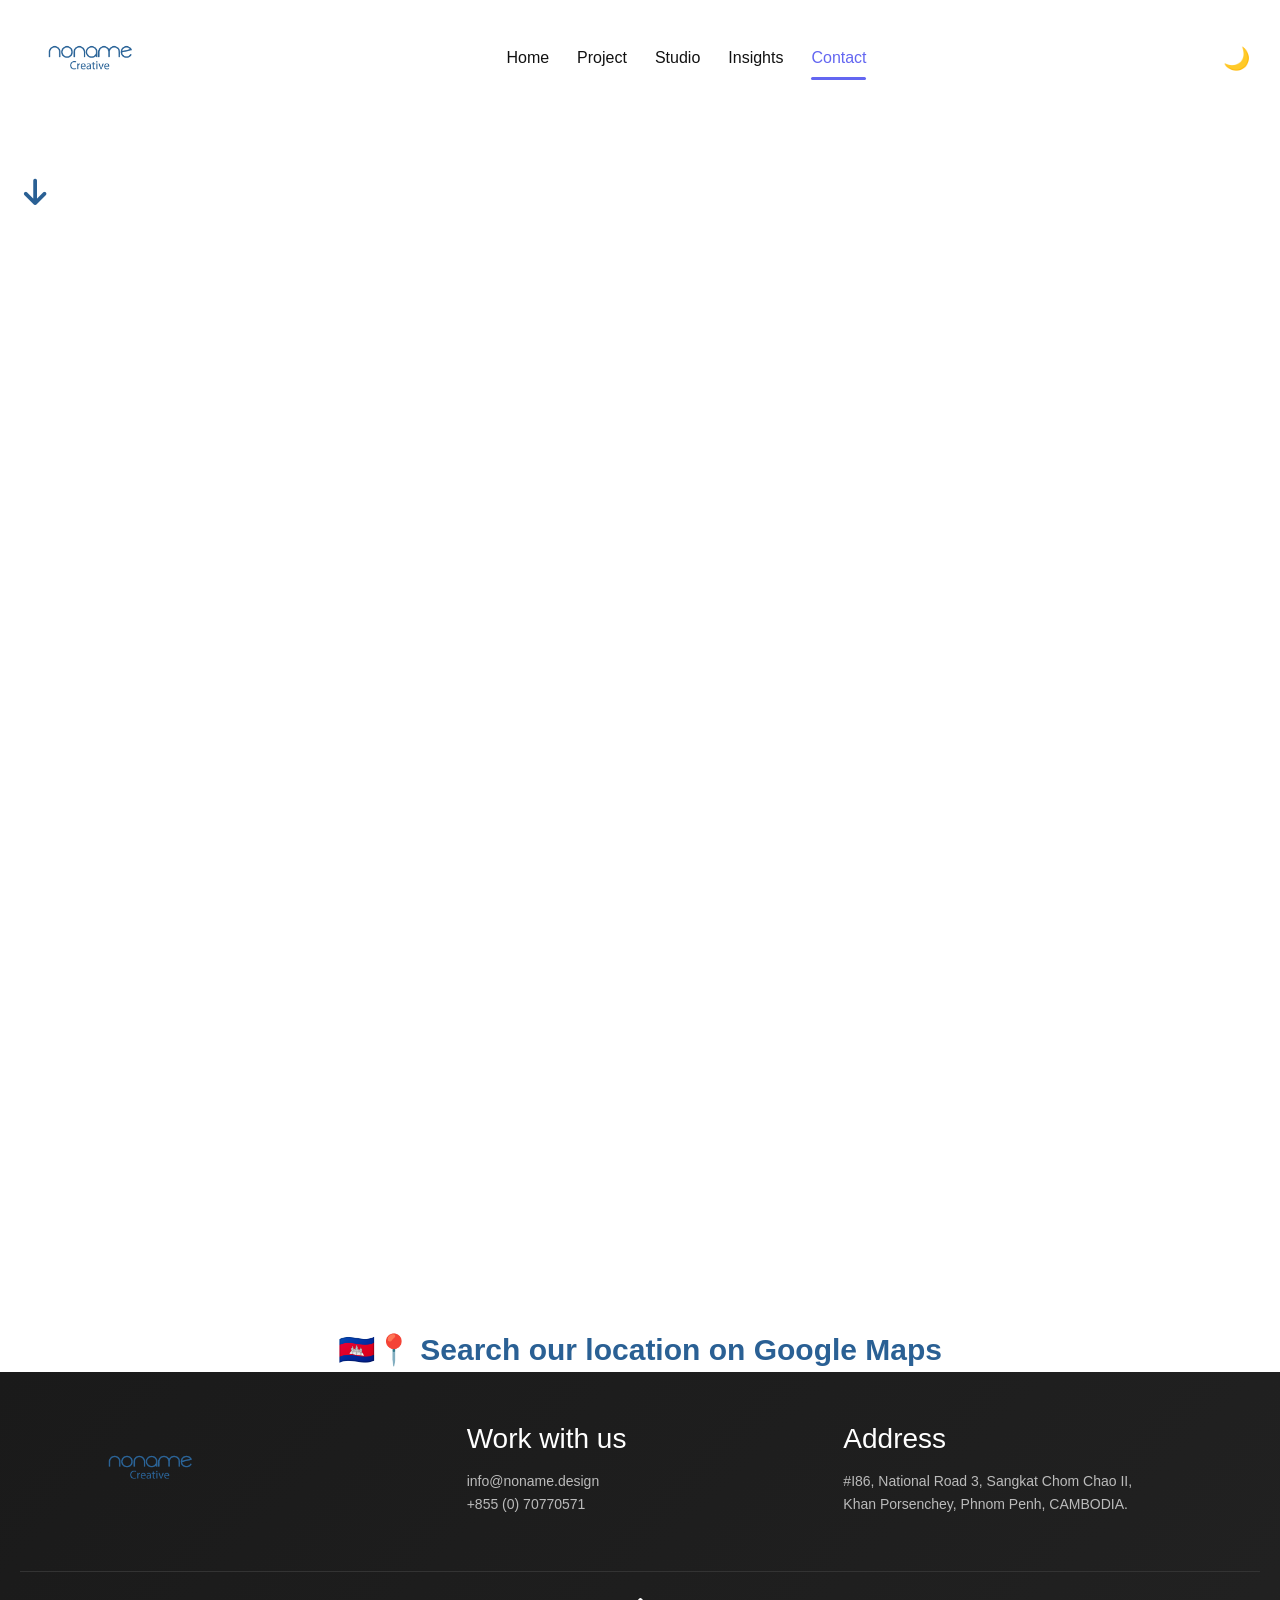
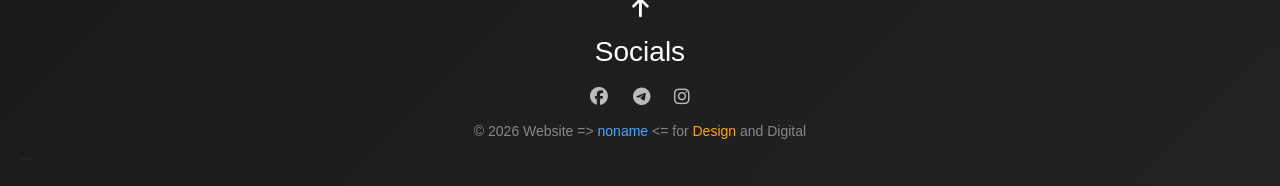
==== contacts.html @ 66668417 "first commit" ====
<!DOCTYPE html>
<html lang="en">

<head>
  <meta charset="UTF-8">
  <meta name="viewport" content="width=device-width, initial-scale=1.0">
  <title>noname_Cotacts</title>
  <!-- icon -->
  <link rel="stylesheet" href="https://cdnjs.cloudflare.com/ajax/libs/font-awesome/6.7.2/css/all.min.css"
    integrity="sha512-Evv84Mr4kqVGRNSgIGL/F/aIDqQb7xQ2vcrdIwxfjThSH8CSR7PBEakCr51Ck+w+/U6swU2Im1vVX0SVk9ABhg=="
    crossorigin="anonymous" referrerpolicy="no-referrer" />
  <!-- bootstrap -->
  <link href="https://cdn.jsdelivr.net/npm/bootstrap@5.3.8/dist/css/bootstrap.min.css" rel="stylesheet"
    integrity="sha384-sRIl4kxILFvY47J16cr9ZwB07vP4J8+LH7qKQnuqkuIAvNWLzeN8tE5YBujZqJLB" crossorigin="anonymous">
  <script src="https://cdn.jsdelivr.net/npm/bootstrap@5.3.8/dist/js/bootstrap.bundle.min.js"
    integrity="sha384-FKyoEForCGlyvwx9Hj09JcYn3nv7wiPVlz7YYwJrWVcXK/BmnVDxM+D2scQbITxI"
    crossorigin="anonymous"></script>
  <!-- bootstrap -->
  <link rel="stylesheet" href="./assets/css/contacts.css">
  <link rel="preconnect" href="https://fonts.googleapis.com">
  <link href="https://fonts.googleapis.com/css2?family=Inter:wght@400;600;700&display=swap" rel="stylesheet">
</head>

<body>
  <header>

    <!-- LOGO -->
    <div class="logo">
      <img src="./assets/image/noname.png" alt="logo">
    </div>

    <!-- NAV -->
    <div class="nav">
      <a href="./index.html">Home</a>
      <a href="./projects.html">Project</a>
      <a href="./studios.html">Studio</a>
      <a href="./insightss.html">Insights</a>
      <a class="active" href="./contacts.html">Contact</a>

      <!-- underline bar -->
      <div class="bar"></div>
    </div>

    <!-- ACTIONS -->
    <div style="display:flex;align-items:center;gap:12px;">
      <div class="theme" id="theme">🌙</div>

      <div class="burger" id="burger">
        <span></span>
        <span></span>
        <span></span>
      </div>
    </div>

  </header>

  <!-- OVERLAY -->
  <div class="overlay" id="overlay"></div>

  <!-- MOBILE MENU -->
  <div class="mobile-menu" id="mobileMenu">
    <a href="./index.html">Home</a>
    <a href="./projects.html">Project</a>
    <a href="./studios.html">Studio</a>
    <a href="./insightss.html">Insights</a>
    <a href="./contacts.html">Contact</a>
  </div>


  <a href="#button"><i style="color:#2A6094;margin:60px 24px -40px;font-size: 30px;"
      class="fa-solid fa-arrow-down"></i></a>


  <!-- Map Section -->
  <div class="map">
    <iframe
      src="https://www.google.com/maps/embed?pb=!1m18!1m12!1m3!1d3909.6163309927833!2d104.8232748748163!3d11.507575688689146!2m3!1f0!2f0!3f0!3m2!1i1024!2i768!4f13.1!3m3!1m2!1s0x31094feccde2ae1b%3A0xa12a60fa6d685697!2sVENG%20Thavong!5e0!3m2!1sen!2skh!4v1768597675717!5m2!1sen!2skh"
      width="100%" height="1100" style="border:0;" allowfullscreen="" loading="lazy"
      referrerpolicy="no-referrer-when-downgrade">
    </iframe>

    <a href="https://maps.app.goo.gl/hjjtxZe7Bew6Hg5N8" target="_blank">
      🇰🇭📍 Search our location on Google Maps
    </a>
  </div>



  <!-- Footer HTML -->
  <footer>
    <!-- TOP SECTION -->
    <div class="footer-top">

      <!-- Logo -->
      <div class="footer-box">
        <div class="logo">
          <img src="./assets/image/noname.png" alt="logo">
        </div>
      </div>

      <!-- Work with us -->
      <div class="footer-box">
        <h3>Work with us</h3>
        <p>info@noname.design<br>+855 (0) 70770571</p>
      </div>

      <!-- Address -->
      <div class="footer-box">
        <h3>Address</h3>
        <p>#I86, National Road 3, Sangkat Chom Chao II,<br>Khan Porsenchey, Phnom Penh, CAMBODIA.</p>
      </div>

    </div>

    <div class="divider"></div>

    <!-- BOTTOM SECTION -->
    <div class="footer-bottom">

      <div class="scroll-top" onclick="scrollToTop()">
        <i class="fas fa-arrow-up"></i>
      </div>

      <h3>Socials</h3>

      <div class="socials">
        <a href="https://facebook.com" target="_blank"><i class="fab fa-facebook"></i></a>
        <a href="https://t.me" target="_blank"><i class="fab fa-telegram"></i></a>
        <a href="https://instagram.com" target="_blank"><i class="fab fa-instagram"></i></a>
      </div>

      <div class="copyright">
        © 2026 Website => <span class="highlight">noname</span>
        <= for <span class="design">Design</span> and <span>Digital</span>
      </div>

    </div>
    <a name="button"><button style="background-color: #222;border: none;"></button></a>
  </footer>
  <script src="./assets/js/contact.js"></script>
</body>

</html>
---- assets/css/contacts.css ----
/* Core variables */
:root {
  --bg: #0b0f1a;
  --bg-2: #121829;
  --panel: #171f33;
  --panel-2: #1f2944;
  --text: #e8ecf5;
  --text-2: #cbd3e6;
  --primary: #5aa3ff;
  --primary-2: #2f7bf4;
  --accent: #9ef0ff;
  --success: #34d399;
  --danger: #ef4444;
  --warning: #f59e0b;
  --muted: #8a93a9;
  --border: #2a3553;
  --glow: rgba(90, 163, 255, 0.35);
  --noname: #2A6094;
  --gray: rgb(117, 117, 117);
}
:root {
  --bg: #ffffff;
  --text: #111;
  --accent: #6366f1;
  --glass: rgba(255,255,255,0.75);
}

body.dark {
  ---bg: #0b0b0b; /* ✅ FIXED */
  --text: #f5f5f5;
  --glass: rgba(25,25,25,0.75);
}

body {
  margin: 0;
  font-family: sans-serif;
  background: var(---bg); /* ✅ FIXED */
  color: var(--text);
  transition: 0.5s;
}

/* HEADER */
header {
  position: sticky;
  top: 0;
  background: var(--glass);
  backdrop-filter: blur(18px);
  display: flex;
  justify-content: space-between;
  align-items: center;
  padding: 12px 30px;
  z-index: 9999;
}

/* LOGO */
.logo img {
  height: 84px;
}

/* NAV */
.nav {
  display: flex;
  gap: 28px;
  position: relative;
  z-index: 1100;
  align-items: center;
}

/* LINKS */
.nav a {
  text-decoration: none;
  color: var(--text);
  padding: 6px 0;
  position: relative;
  z-index: 2;
}

/* ACTIVE LINK */
.nav a.active {
  color: var(--accent);
}

/* 🔥 UNDERLINE BAR */
.bar {
  position: absolute;
  bottom: -4px; /* 👉 adjust so it shows clearly */
  left: 0;
  height: 3px;
  width: 0;
  background: var(--accent);
  transition: 0.4s ease;
  border-radius: 2px;
  z-index: 1;
}

/* BURGER */
.burger {
  display: none;
  flex-direction: column;
  gap: 5px;
  cursor: pointer;
}

.burger span {
  width: 28px;
  height: 3px;
  background: var(--text);
  border-radius: 2px;
  transition: 0.3s;
}

/* BURGER ACTIVE */
.burger.active span:nth-child(1) {
  transform: rotate(45deg) translate(5px,5px);
}
.burger.active span:nth-child(2) {
  opacity: 0;
}
.burger.active span:nth-child(3) {
  transform: rotate(-45deg) translate(5px,-5px);
}

/* OVERLAY */
.overlay {
  position: fixed;
  inset: 0;
  background: rgba(0,0,0,0.4);
  opacity: 0;
  pointer-events: none;
  transition: 0.3s;
  z-index: 9998;
}

.overlay.show {
  opacity: 1;
  pointer-events: all;
}

/* MOBILE MENU */
.mobile-menu {
  position: fixed;
  top: 0;
  right: -100%;
  width: 260px;
  height: 100%;
  background: var(--glass);
  backdrop-filter: blur(20px);
  padding: 90px 25px;
  display: flex;
  flex-direction: column;
  gap: 20px;
  transition: 0.4s;
  z-index: 10000;
}

.mobile-menu.show {
  right: 0;
}

/* THEME */
.theme {
  cursor: pointer;
  font-size: 22px;
  transition: 0.3s;
}

.theme:hover {
  transform: rotate(20deg);
}

/* RESPONSIVE */
@media(max-width:768px){
  .nav { display:none; }
  .burger { display:flex; }
}


/* map  */
.map a {
  display: block;
  margin-top: 10px;
  text-align: center;
  text-decoration: none;
  color: #2A6094;
  font-weight: bold;
  font-family: 'Segoe UI', Tahoma, Geneva, Verdana, sans-serif;
  font-size: 30px;
}


/* Footer CSS */
    footer {
      background: linear-gradient(135deg, #1a1a1a, #222);
      padding: 50px 20px 20px;
    }

    .footer-top {
      display: flex;
      justify-content: space-between;
      flex-wrap: wrap;
      gap: 30px;
      max-width: 1100px;
      margin: auto;
    }

    .footer-box {
      flex: 1 1 250px;
    }

    .logo {
      display: flex;
      align-items: center;
      gap: 10px;
    }

    .logo img {
      width: 120px;
      height: auto;
      object-fit: contain;
    }

    .logo span {
      display: block;
      font-size: 14px;
      color: #aaa;
    }

    h3 {
      margin-bottom: 15px;
      font-weight: 500;
      color: white;
    }

    .footer-box p {
      color: #bbb;
      line-height: 1.6;
      font-size: 14px;
    }

    .divider {
      height: 1px;
      background: #333;
      margin: 40px 0 20px;
    }

    .footer-bottom {
      text-align: center;
    }

    .socials {
      margin: 10px 0;
    }

    .socials a {
      margin: 0 10px;
      font-size: 18px;
      color: #bbb;
      transition: 0.3s;
    }

    .socials a:hover {
      transform: translateY(-3px);
    }

    .fa-facebook:hover { color: #1877f2; }
    .fa-instagram:hover { color: #e4405f; }
    .fa-telegram:hover { color: #0088cc; }

    .copyright {
      font-size: 14px;
      color: #888;
    }

    .highlight {
      color: #4da6ff;
    }

    .design {
      color: orange;
    }

    .scroll-top {
      font-size: 22px;
      cursor: pointer;
      margin-bottom: 10px;
      display: inline-block;
      transition: 0.3s;
      color: white;
    }

    .scroll-top:hover {
      transform: translateY(-5px);
      color: #4da6ff;
    }

    /* Responsive */
    @media (max-width: 768px) {
      .footer-top {
        flex-direction: column;
        text-align: center;
        gap: 20px;
      }

      .footer-box {
        flex: unset;
      }

      .logo img {
        margin: auto;
      }
    }
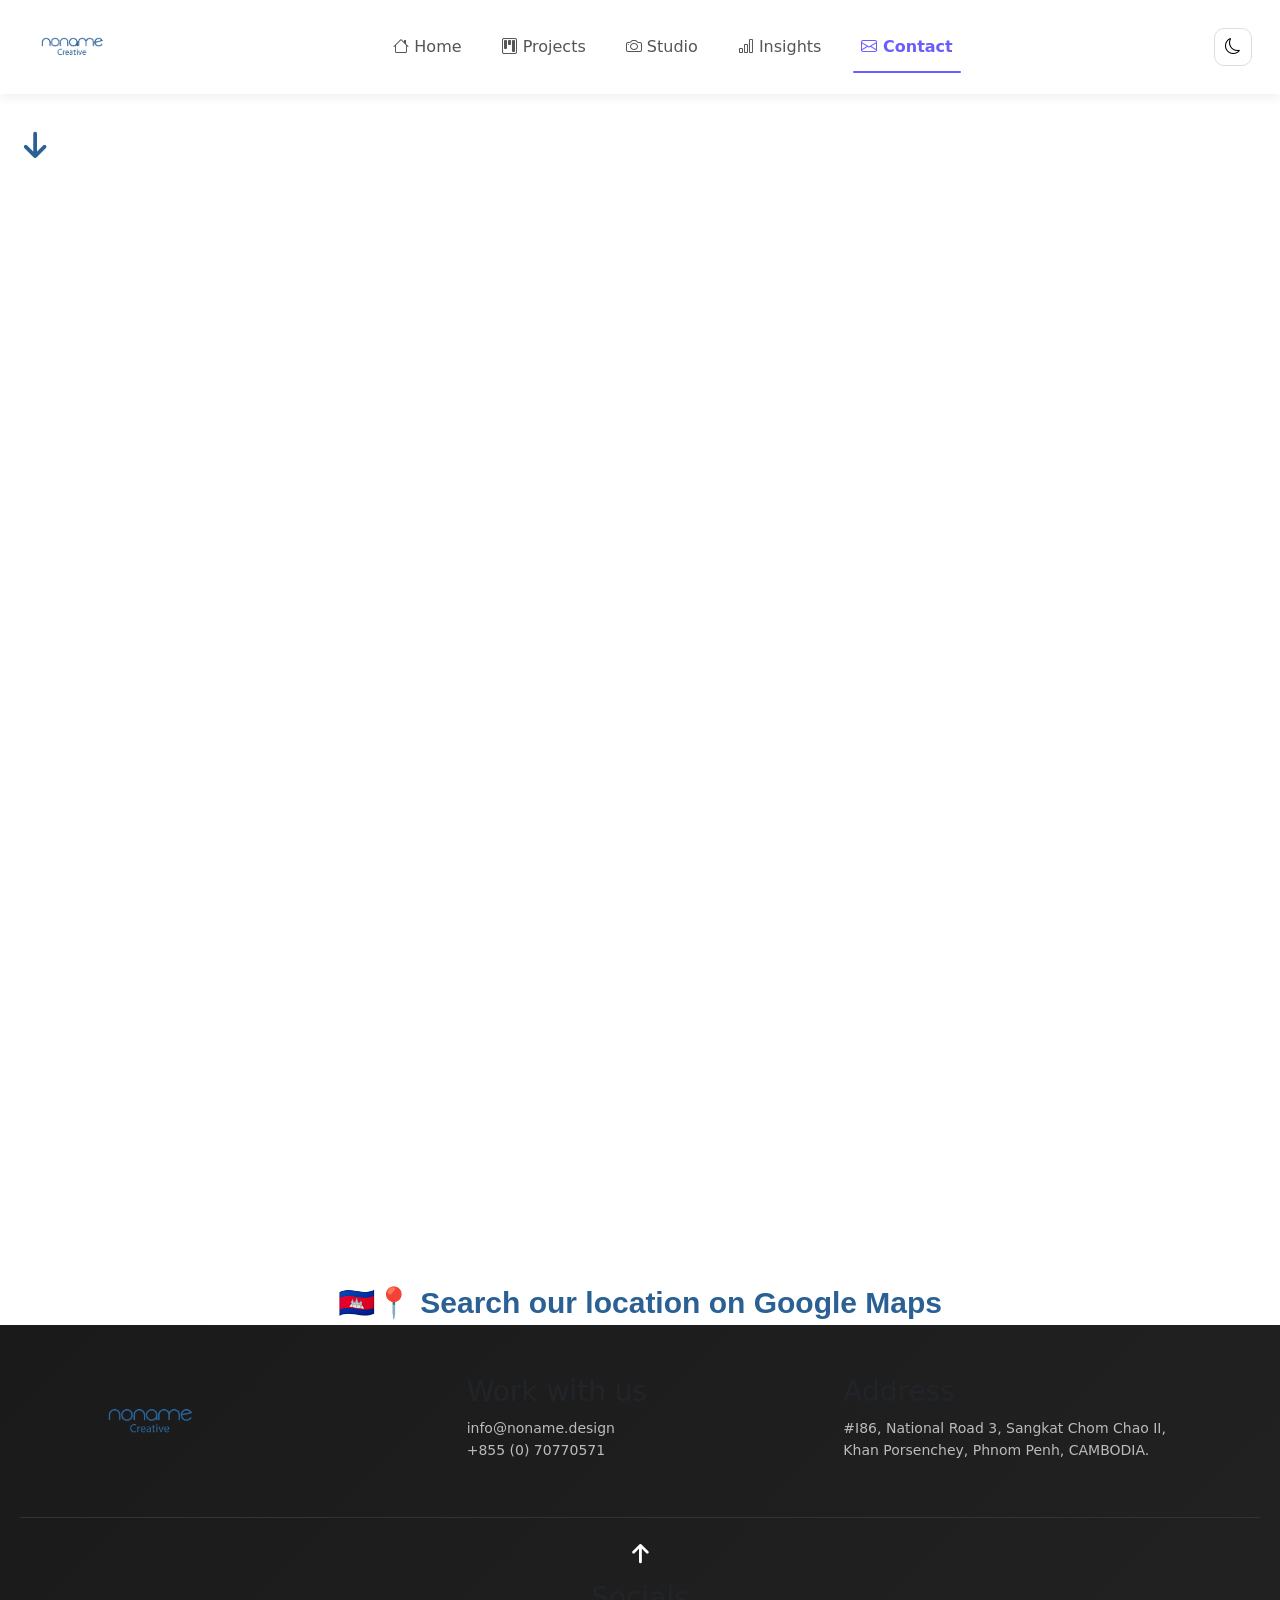
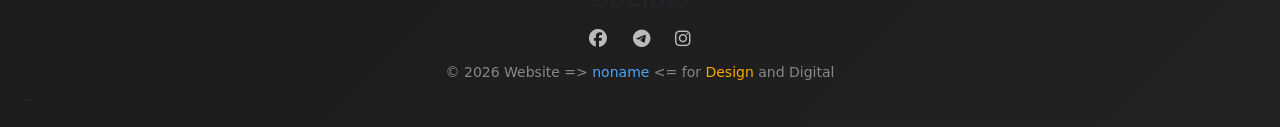
==== commit f251a94c: "first commit" ====
--- a/contacts.html
+++ b/contacts.html
@@ -8,62 +8,90 @@
   <!-- icon -->
   <link rel="stylesheet" href="https://cdnjs.cloudflare.com/ajax/libs/font-awesome/6.7.2/css/all.min.css"
     integrity="sha512-Evv84Mr4kqVGRNSgIGL/F/aIDqQb7xQ2vcrdIwxfjThSH8CSR7PBEakCr51Ck+w+/U6swU2Im1vVX0SVk9ABhg=="
-    crossorigin="anonymous" referrerpolicy="no-referrer" />
-  <!-- bootstrap -->
-  <link href="https://cdn.jsdelivr.net/npm/bootstrap@5.3.8/dist/css/bootstrap.min.css" rel="stylesheet"
-    integrity="sha384-sRIl4kxILFvY47J16cr9ZwB07vP4J8+LH7qKQnuqkuIAvNWLzeN8tE5YBujZqJLB" crossorigin="anonymous">
-  <script src="https://cdn.jsdelivr.net/npm/bootstrap@5.3.8/dist/js/bootstrap.bundle.min.js"
-    integrity="sha384-FKyoEForCGlyvwx9Hj09JcYn3nv7wiPVlz7YYwJrWVcXK/BmnVDxM+D2scQbITxI"
-    crossorigin="anonymous"></script>
-  <!-- bootstrap -->
+    crossorigin="anonymous" referrerpolicy="no-referrer"/>
   <link rel="stylesheet" href="./assets/css/contacts.css">
-  <link rel="preconnect" href="https://fonts.googleapis.com">
-  <link href="https://fonts.googleapis.com/css2?family=Inter:wght@400;600;700&display=swap" rel="stylesheet">
+   <meta name="viewport" content="width=device-width, initial-scale=1">
+
+  <!-- Bootstrap -->
+  <link href="https://cdn.jsdelivr.net/npm/bootstrap@5.3.3/dist/css/bootstrap.min.css" rel="stylesheet">
+
+  <!-- Icons -->
+  <link href="https://cdn.jsdelivr.net/npm/bootstrap-icons/font/bootstrap-icons.css" rel="stylesheet">
 </head>
+<body id="body">
 
-<body>
-  <header>
+  <!-- NAVBAR -->
+  <nav class="navbar navbar-expand-lg px-3">
 
-    <!-- LOGO -->
-    <div class="logo">
-      <img src="./assets/image/noname.png" alt="logo">
+    <div class="container-fluid">
+      <!-- Logo -->
+      <a class="navbar-brand d-flex align-items-center gap-2" href="./index.html">
+        <img src="./assets/image/noname.png" class="logo-img">
+      </a>
+
+      <!-- Desktop Menu -->
+      <div class="collapse navbar-collapse justify-content-center d-none d-lg-flex">
+        <ul class="navbar-nav gap-4">
+
+          <li class="nav-item"><a class="nav-link" href="./index.html"><i class="bi bi-house"></i> Home</a></li>
+          <li class="nav-item"><a class="nav-link" href="./projects.html"><i class="bi bi-kanban"></i> Projects</a></li>
+          <li class="nav-item"><a class="nav-link" href="./studios.html"><i class="bi bi-camera"></i> Studio</a></li>
+          <li class="nav-item"><a class="nav-link" href="./insightss.html"><i class="bi bi-bar-chart"></i> Insights</a></li>
+          <li class="nav-item"><a class="nav-link active" href="./contacts.html"><i class="bi bi-envelope"></i> Contact</a></li>
+
+        </ul>
+      </div>
+      <!-- Actions -->
+      <div class="d-flex align-items-center gap-2 header-actions">
+
+        <button onclick="toggleMode()">
+          <i class="bi bi-moon"></i>
+        </button>
+
+        <button class="d-lg-none" data-bs-toggle="offcanvas" data-bs-target="#mobileMenu">
+          <i class="bi bi-list"></i>
+        </button>
+
+      </div>
+
+    </div>
+  </nav>
+
+  <!-- MOBILE MENU -->
+  <div class="offcanvas offcanvas-start" id="mobileMenu">
+
+    <div class="offcanvas-header">
+      <h5>Menu</h5>
+      <button class="btn-close" data-bs-dismiss="offcanvas"></button>
     </div>
 
-    <!-- NAV -->
-    <div class="nav">
-      <a href="./index.html">Home</a>
-      <a href="./projects.html">Project</a>
-      <a href="./studios.html">Studio</a>
-      <a href="./insightss.html">Insights</a>
-      <a class="active" href="./contacts.html">Contact</a>
+    <div class="offcanvas-body">
 
-      <!-- underline bar -->
-      <div class="bar"></div>
+      <div class="list-group">
+
+        <a class="list-group-item list-group-item-action d-flex align-items-center gap-2" href="./index.html">
+          <i class="bi bi-house"></i> Home
+        </a>
+
+        <a class="list-group-item list-group-item-action d-flex align-items-center gap-2" href="./projects.html">
+          <i class="bi bi-kanban"></i> Projects
+        </a>
+
+        <a class="list-group-item list-group-item-action d-flex align-items-center gap-2" href="./studios.html">
+          <i class="bi bi-camera"></i> Studio
+        </a>
+
+        <a class="list-group-item list-group-item-action d-flex align-items-center gap-2" href="./insightss.html">
+          <i class="bi bi-bar-chart"></i> Insights
+        </a>
+
+        <a class="list-group-item list-group-item-action d-flex align-items-center gap-2" href="./contacts.html">
+          <i class="bi bi-envelope"></i> Contact
+        </a>
+
+      </div>
+
     </div>
-
-    <!-- ACTIONS -->
-    <div style="display:flex;align-items:center;gap:12px;">
-      <div class="theme" id="theme">🌙</div>
-
-      <div class="burger" id="burger">
-        <span></span>
-        <span></span>
-        <span></span>
-      </div>
-    </div>
-
-  </header>
-
-  <!-- OVERLAY -->
-  <div class="overlay" id="overlay"></div>
-
-  <!-- MOBILE MENU -->
-  <div class="mobile-menu" id="mobileMenu">
-    <a href="./index.html">Home</a>
-    <a href="./projects.html">Project</a>
-    <a href="./studios.html">Studio</a>
-    <a href="./insightss.html">Insights</a>
-    <a href="./contacts.html">Contact</a>
   </div>
 
 
@@ -137,6 +165,9 @@
     </div>
     <a name="button"><button style="background-color: #222;border: none;"></button></a>
   </footer>
+  <!-- Bootstrap JS -->
+  <script src="https://cdn.jsdelivr.net/npm/bootstrap@5.3.3/dist/js/bootstrap.bundle.min.js"></script>
+  <!-- style Js -->
   <script src="./assets/js/contact.js"></script>
 </body>
 
--- a/assets/css/contacts.css
+++ b/assets/css/contacts.css
@@ -1,13 +1,8 @@
 /* Core variables */
 :root {
   --bg: #0b0f1a;
-  --bg-2: #121829;
-  --panel: #171f33;
-  --panel-2: #1f2944;
   --text: #e8ecf5;
   --text-2: #cbd3e6;
-  --primary: #5aa3ff;
-  --primary-2: #2f7bf4;
   --accent: #9ef0ff;
   --success: #34d399;
   --danger: #ef4444;
@@ -18,160 +13,152 @@
   --noname: #2A6094;
   --gray: rgb(117, 117, 117);
 }
-:root {
-  --bg: #ffffff;
-  --text: #111;
-  --accent: #6366f1;
-  --glass: rgba(255,255,255,0.75);
-}
-
-body.dark {
-  ---bg: #0b0b0b; /* ✅ FIXED */
-  --text: #f5f5f5;
-  --glass: rgba(25,25,25,0.75);
-}
-
+/* ================= RESET (IMPORTANT) ================= */
+html, body {
+  margin: 0;
+  padding: 0;
+  height: 100%;
+}
+
+/* ================= BODY SPACING FOR FIXED NAV ================= */
 body {
-  margin: 0;
-  font-family: sans-serif;
-  background: var(---bg); /* ✅ FIXED */
-  color: var(--text);
-  transition: 0.5s;
-}
-
-/* HEADER */
-header {
-  position: sticky;
+  padding-top: 70px;
+  transition: 0.3s;
+}
+
+/* ================= NAVBAR ================= */
+.navbar {
+  position: fixed !important;
   top: 0;
-  background: var(--glass);
-  backdrop-filter: blur(18px);
+  left: 0;
+  width: 100%;
+  z-index: 999999;
+
+  background: rgba(255, 255, 255, 0.9);
+  backdrop-filter: blur(12px);
+  -webkit-backdrop-filter: blur(12px);
+
+  box-shadow: 0 2px 12px rgba(0, 0, 0, 0.08);
+}
+
+/* ================= LOGO ================= */
+.logo-img {
+  width: 88px;
+  height: auto;
+  border-radius: 10px;
+}
+
+/* ================= MENU LINKS ================= */
+.nav-link {
+  font-size: 14px;
+  font-weight: 500;
+  color: #555 !important;
+
   display: flex;
-  justify-content: space-between;
   align-items: center;
-  padding: 12px 30px;
-  z-index: 9999;
-}
-
-/* LOGO */
-.logo img {
-  height: 84px;
-}
-
-/* NAV */
-.nav {
+  gap: 6px;
+
+  position: relative;
+  transition: 0.2s;
+}
+
+.nav-link i {
+  font-size: 16px;
+}
+
+/* Hover */
+.nav-link:hover {
+  color: #6a5cff !important;
+}
+
+/* Active */
+.nav-link.active {
+  color: #6a5cff !important;
+  font-weight: 600;
+}
+
+.nav-link.active::after {
+  content: "";
+  position: absolute;
+  bottom: -6px;
+  left: 0;
+  width: 100%;
+  height: 2px;
+  background: #6a5cff;
+  border-radius: 5px;
+}
+
+/* ================= BUTTONS ================= */
+.header-actions button {
+  width: 38px;
+  height: 38px;
+
+  border-radius: 10px;
+  border: 1px solid #ddd;
+  background: white;
+
   display: flex;
-  gap: 28px;
-  position: relative;
-  z-index: 1100;
   align-items: center;
-}
-
-/* LINKS */
-.nav a {
-  text-decoration: none;
-  color: var(--text);
-  padding: 6px 0;
-  position: relative;
-  z-index: 2;
-}
-
-/* ACTIVE LINK */
-.nav a.active {
-  color: var(--accent);
-}
-
-/* 🔥 UNDERLINE BAR */
-.bar {
-  position: absolute;
-  bottom: -4px; /* 👉 adjust so it shows clearly */
-  left: 0;
-  height: 3px;
-  width: 0;
-  background: var(--accent);
-  transition: 0.4s ease;
-  border-radius: 2px;
-  z-index: 1;
-}
-
-/* BURGER */
-.burger {
-  display: none;
-  flex-direction: column;
-  gap: 5px;
-  cursor: pointer;
-}
-
-.burger span {
-  width: 28px;
-  height: 3px;
-  background: var(--text);
-  border-radius: 2px;
-  transition: 0.3s;
-}
-
-/* BURGER ACTIVE */
-.burger.active span:nth-child(1) {
-  transform: rotate(45deg) translate(5px,5px);
-}
-.burger.active span:nth-child(2) {
-  opacity: 0;
-}
-.burger.active span:nth-child(3) {
-  transform: rotate(-45deg) translate(5px,-5px);
-}
-
-/* OVERLAY */
-.overlay {
-  position: fixed;
-  inset: 0;
-  background: rgba(0,0,0,0.4);
-  opacity: 0;
-  pointer-events: none;
-  transition: 0.3s;
-  z-index: 9998;
-}
-
-.overlay.show {
-  opacity: 1;
-  pointer-events: all;
-}
-
-/* MOBILE MENU */
-.mobile-menu {
-  position: fixed;
-  top: 0;
-  right: -100%;
+  justify-content: center;
+
+  transition: 0.2s;
+}
+
+/* ================= OFFCANVAS ================= */
+.offcanvas {
   width: 260px;
-  height: 100%;
-  background: var(--glass);
-  backdrop-filter: blur(20px);
-  padding: 90px 25px;
-  display: flex;
-  flex-direction: column;
-  gap: 20px;
-  transition: 0.4s;
-  z-index: 10000;
-}
-
-.mobile-menu.show {
-  right: 0;
-}
-
-/* THEME */
-.theme {
-  cursor: pointer;
-  font-size: 22px;
-  transition: 0.3s;
-}
-
-.theme:hover {
-  transform: rotate(20deg);
-}
-
-/* RESPONSIVE */
-@media(max-width:768px){
-  .nav { display:none; }
-  .burger { display:flex; }
+  margin-top: 95px;
+}
+
+/* ================= DARK MODE ================= */
+.dark-mode {
+  background: #121212;
+  color: white;
+}
+
+.dark-mode .navbar {
+  background: rgba(30, 30, 30, 0.9) !important;
+}
+
+.dark-mode .nav-link {
+  color: #ccc !important;
+}
+
+.dark-mode .nav-link.active::after {
+  background: #8f7bff;
+}
+
+.dark-mode .header-actions button {
+  background: #2a2a2a;
+  border: 1px solid #444;
+  color: white;
+}
+
+.dark-mode .offcanvas {
+  background: #1e1e1e;
+  color: white;
+}
+
+.dark-mode .list-group-item {
+  background: transparent;
+  color: #ddd;
+  border: none;
+}
+
+.dark-mode .list-group-item:hover {
+  background: #2a2a2a;
+}
+
+/* ================= RESPONSIVE ================= */
+@media (max-width: 991px) {
+  body {
+    padding-top: 65px;
+  }
+
+  .header-actions button {
+    width: 36px;
+    height: 36px;
+  }
 }
 
 
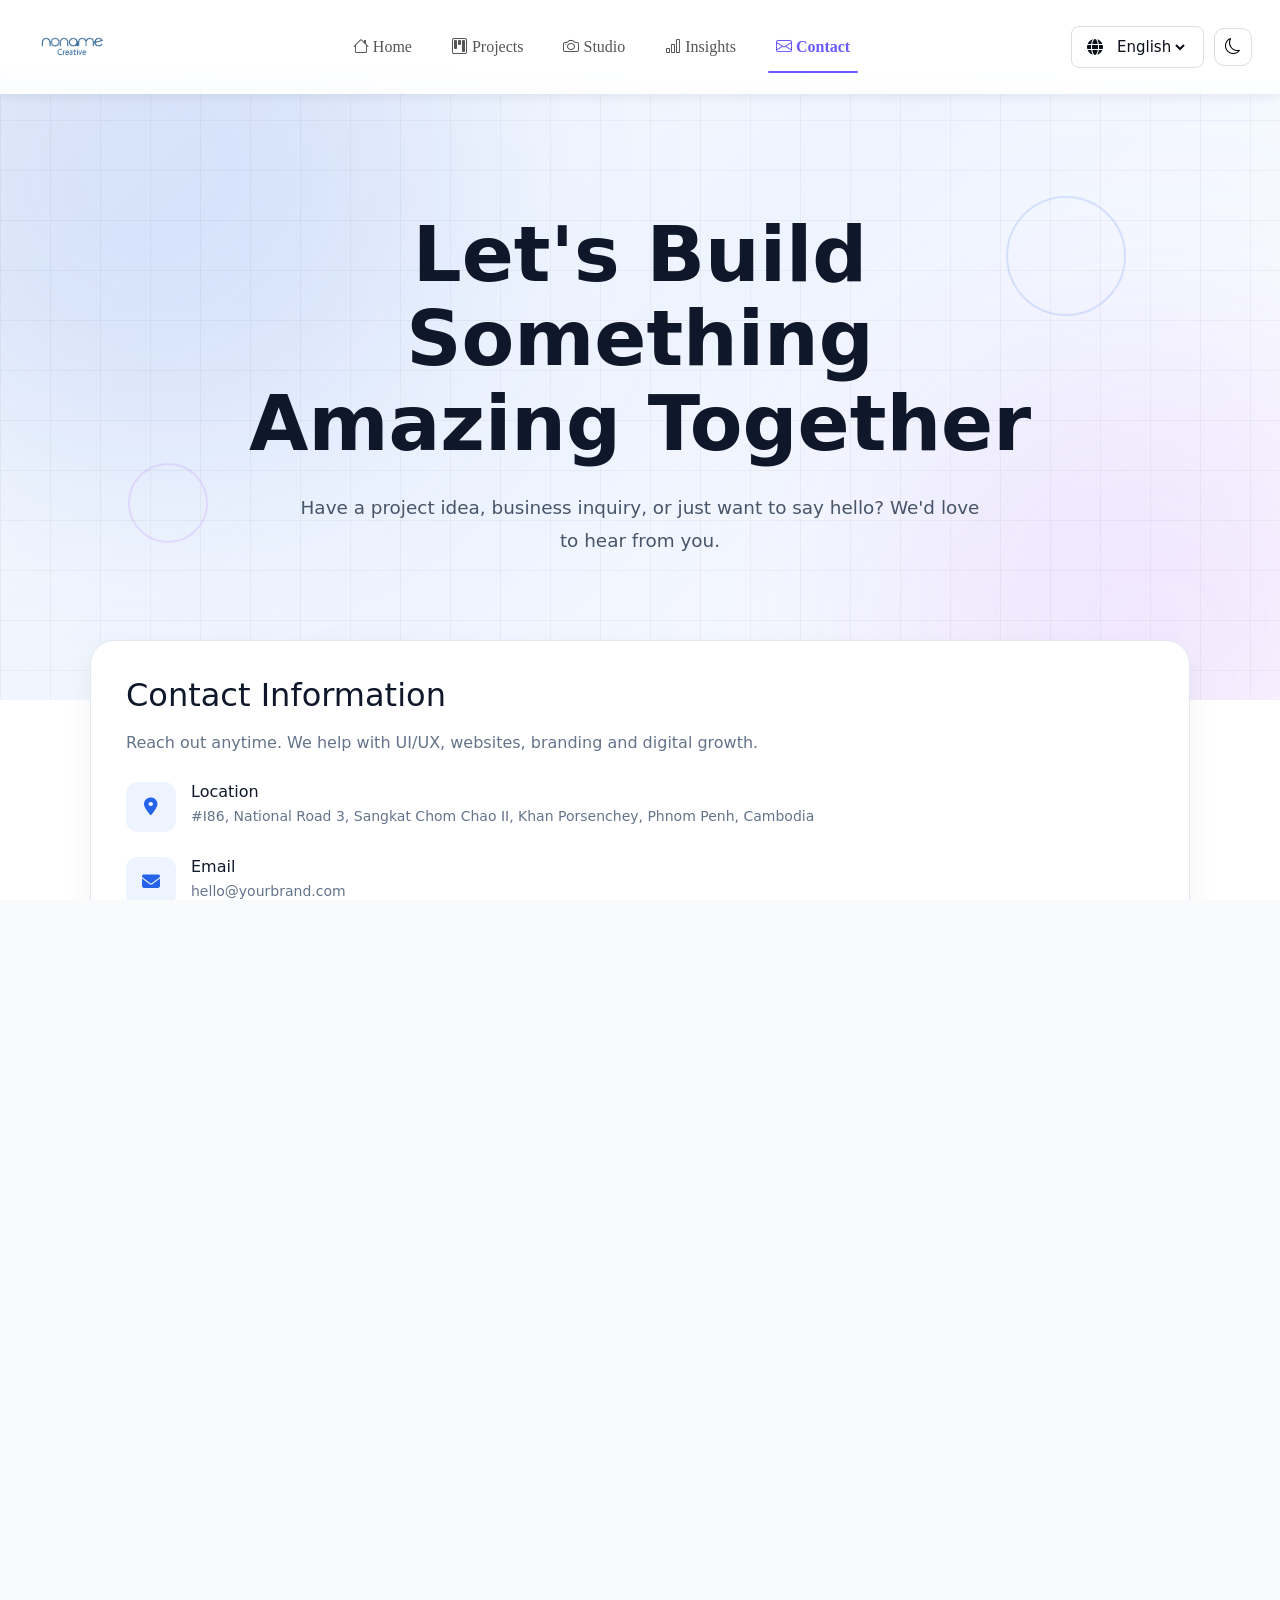
==== commit 5ba316f0: "update" ====
--- a/contacts.html
+++ b/contacts.html
@@ -8,9 +8,9 @@
   <!-- icon -->
   <link rel="stylesheet" href="https://cdnjs.cloudflare.com/ajax/libs/font-awesome/6.7.2/css/all.min.css"
     integrity="sha512-Evv84Mr4kqVGRNSgIGL/F/aIDqQb7xQ2vcrdIwxfjThSH8CSR7PBEakCr51Ck+w+/U6swU2Im1vVX0SVk9ABhg=="
-    crossorigin="anonymous" referrerpolicy="no-referrer"/>
+    crossorigin="anonymous" referrerpolicy="no-referrer" />
   <link rel="stylesheet" href="./assets/css/contacts.css">
-   <meta name="viewport" content="width=device-width, initial-scale=1">
+  <meta name="viewport" content="width=device-width, initial-scale=1">
 
   <!-- Bootstrap -->
   <link href="https://cdn.jsdelivr.net/npm/bootstrap@5.3.3/dist/css/bootstrap.min.css" rel="stylesheet">
@@ -18,12 +18,14 @@
   <!-- Icons -->
   <link href="https://cdn.jsdelivr.net/npm/bootstrap-icons/font/bootstrap-icons.css" rel="stylesheet">
 </head>
+
 <body id="body">
 
   <!-- NAVBAR -->
   <nav class="navbar navbar-expand-lg px-3">
 
     <div class="container-fluid">
+
       <!-- Logo -->
       <a class="navbar-brand d-flex align-items-center gap-2" href="./index.html">
         <img src="./assets/image/noname.png" class="logo-img">
@@ -33,14 +35,59 @@
       <div class="collapse navbar-collapse justify-content-center d-none d-lg-flex">
         <ul class="navbar-nav gap-4">
 
-          <li class="nav-item"><a class="nav-link" href="./index.html"><i class="bi bi-house"></i> Home</a></li>
-          <li class="nav-item"><a class="nav-link" href="./projects.html"><i class="bi bi-kanban"></i> Projects</a></li>
-          <li class="nav-item"><a class="nav-link" href="./studios.html"><i class="bi bi-camera"></i> Studio</a></li>
-          <li class="nav-item"><a class="nav-link" href="./insightss.html"><i class="bi bi-bar-chart"></i> Insights</a></li>
-          <li class="nav-item"><a class="nav-link active" href="./contacts.html"><i class="bi bi-envelope"></i> Contact</a></li>
+          <li class="nav-item">
+            <a class="nav-link" href="./index.html">
+              <i class="bi bi-house"></i>
+              <span id="homeText">Home</span>
+            </a>
+          </li>
+
+          <li class="nav-item">
+            <a class="nav-link" href="./projects.html">
+              <i class="bi bi-kanban"></i>
+              <span id="projectText">Projects</span>
+            </a>
+          </li>
+
+          <li class="nav-item">
+            <a class="nav-link" href="./studios.html">
+              <i class="bi bi-camera"></i>
+              <span id="studioText">Studio</span>
+            </a>
+          </li>
+
+          <li class="nav-item">
+            <a class="nav-link" href="./insightss.html">
+              <i class="bi bi-bar-chart"></i>
+              <span id="insightText">Insights</span>
+            </a>
+          </li>
+
+          <li class="nav-item">
+            <a class="nav-link active" href="./contacts.html">
+              <i class="bi bi-envelope"></i>
+              <span id="contactText">Contact</span>
+            </a>
+          </li>
 
         </ul>
       </div>
+      <!-- Language Dropdown -->
+
+      <div class="lang-dropdown">
+
+        <i class="fa-solid fa-globe"></i>
+
+        <select id="languageSelect" onchange="changeLanguage()">
+
+          <option value="en">English</option>
+
+          <option value="km">ខ្មែរ</option>
+
+        </select>
+
+      </div>
+
       <!-- Actions -->
       <div class="d-flex align-items-center gap-2 header-actions">
 
@@ -58,56 +105,176 @@
   </nav>
 
   <!-- MOBILE MENU -->
-  <div class="offcanvas offcanvas-start" id="mobileMenu">
+  <div class="offcanvas offcanvas-start" id="mobileMenu" style="margin-top: 82px;">
 
     <div class="offcanvas-header">
-      <h5>Menu</h5>
+
+      <h5 id="mobileMenuTitle">Menu</h5>
+
       <button class="btn-close" data-bs-dismiss="offcanvas"></button>
+
     </div>
 
     <div class="offcanvas-body">
 
       <div class="list-group">
 
+        <!-- HOME -->
+
         <a class="list-group-item list-group-item-action d-flex align-items-center gap-2" href="./index.html">
-          <i class="bi bi-house"></i> Home
-        </a>
+
+          <i class="bi bi-house"></i>
+
+          <span id="mobileHome">
+            Home
+          </span>
+
+        </a>
+
+        <!-- PROJECTS -->
 
         <a class="list-group-item list-group-item-action d-flex align-items-center gap-2" href="./projects.html">
-          <i class="bi bi-kanban"></i> Projects
-        </a>
+
+          <i class="bi bi-kanban"></i>
+
+          <span id="mobileProjects">
+            Projects
+          </span>
+
+        </a>
+
+        <!-- STUDIO -->
 
         <a class="list-group-item list-group-item-action d-flex align-items-center gap-2" href="./studios.html">
-          <i class="bi bi-camera"></i> Studio
-        </a>
+
+          <i class="bi bi-camera"></i>
+
+          <span id="mobileStudio">
+            Studio
+          </span>
+
+        </a>
+
+        <!-- INSIGHTS -->
 
         <a class="list-group-item list-group-item-action d-flex align-items-center gap-2" href="./insightss.html">
-          <i class="bi bi-bar-chart"></i> Insights
-        </a>
+
+          <i class="bi bi-bar-chart"></i>
+
+          <span id="mobileInsights">
+            Insights
+          </span>
+
+        </a>
+
+        <!-- CONTACT -->
 
         <a class="list-group-item list-group-item-action d-flex align-items-center gap-2" href="./contacts.html">
-          <i class="bi bi-envelope"></i> Contact
-        </a>
-
-      </div>
-
-    </div>
+
+          <i class="bi bi-envelope"></i>
+
+          <span id="mobileContact">
+            Contact
+          </span>
+
+        </a>
+
+      </div>
+
+    </div>
+
   </div>
 
 
-  <a href="#button"><i style="color:#2A6094;margin:60px 24px -40px;font-size: 30px;"
-      class="fa-solid fa-arrow-down"></i></a>
+  <!-- HERO -->
+  <section class="contact-hero" id="contactHero">
+
+    <div class="grid-bg"></div>
+
+    <div class="circle-1 parallax" data-speed="10"></div>
+    <div class="circle-2 parallax" data-speed="-15"></div>
+
+    <div class="hero-content reveal">
+      <h1 id="Let">Let's Build Something Amazing Together</h1>
+
+      <p id="Have">
+        Have a project idea, business inquiry, or just want to say hello?
+        We'd love to hear from you.
+      </p>
+    </div>
+
+  </section>
+
+  <!-- CONTACT -->
+  <section class="contact-wrapper">
+
+    <div class="contact-grid">
+
+      <div class="contact-card contact-info reveal">
+
+        <h2 id="Con">Contact Information</h2>
+
+        <p id="Reach">
+          Reach out anytime. We help with UI/UX, websites, branding and digital growth.
+        </p>
+
+        <!-- LOCATION -->
+        <div class="info-box">
+          <div class="info-icon">
+            <i class="fa-solid fa-location-dot"></i>
+          </div>
+
+          <div class="info-text">
+            <h4 id="Location">Location</h4>
+            <span id="Road">#I86, National Road 3, Sangkat Chom Chao II, Khan Porsenchey, Phnom Penh, Cambodia</span>
+          </div>
+        </div>
+
+        <!-- EMAIL -->
+        <div class="info-box">
+          <div class="info-icon">
+            <i class="fa-solid fa-envelope"></i>
+          </div>
+
+          <div class="info-text">
+            <h4 id="Email">Email</h4>
+            <span>hello@yourbrand.com</span>
+          </div>
+        </div>
+
+        <!-- PHONE -->
+        <div class="info-box">
+          <div class="info-icon">
+            <i class="fa-solid fa-phone"></i>
+          </div>
+
+          <div class="info-text">
+            <h4 id="Phone">Phone</h4>
+            <a class="call-link" href="tel:+85570770571">
+              +855 70770571
+            </a>
+          </div>
+        </div>
+
+      </div>
+
+    </div>
+
+  </section>
+
+  <!-- MAP -->
+  <section class="map-section">
+    <div class="map-box reveal">
+      <iframe
+        src="https://www.google.com/maps/embed?pb=!1m18!1m12!1m3!1d3909.6163309927833!2d104.8232748748163!3d11.507575688689146!2m3!1f0!2f0!3f0!3m2!1i1024!2i768!4f13.1!3m3!1m2!1s0x31094feccde2ae1b%3A0xa12a60fa6d685697!2sVENG%20Thavong!5e0!3m2!1sen!2skh!4v1768597675717!5m2!1sen!2skh">
+      </iframe>
+    </div>
+  </section>
 
 
   <!-- Map Section -->
   <div class="map">
-    <iframe
-      src="https://www.google.com/maps/embed?pb=!1m18!1m12!1m3!1d3909.6163309927833!2d104.8232748748163!3d11.507575688689146!2m3!1f0!2f0!3f0!3m2!1i1024!2i768!4f13.1!3m3!1m2!1s0x31094feccde2ae1b%3A0xa12a60fa6d685697!2sVENG%20Thavong!5e0!3m2!1sen!2skh!4v1768597675717!5m2!1sen!2skh"
-      width="100%" height="1100" style="border:0;" allowfullscreen="" loading="lazy"
-      referrerpolicy="no-referrer-when-downgrade">
-    </iframe>
-
-    <a href="https://maps.app.goo.gl/hjjtxZe7Bew6Hg5N8" target="_blank">
+    <a href="https://maps.app.goo.gl/hjjtxZe7Bew6Hg5N8" target="_blank" id="Search">
       🇰🇭📍 Search our location on Google Maps
     </a>
   </div>
@@ -128,14 +295,14 @@
 
       <!-- Work with us -->
       <div class="footer-box">
-        <h3>Work with us</h3>
-        <p>info@noname.design<br>+855 (0) 70770571</p>
+        <h3 id="WorkWith">Work with us</h3>
+        <p id="InFo">info@noname.design<br>+855 (0) 70770571</p>
       </div>
 
       <!-- Address -->
       <div class="footer-box">
-        <h3>Address</h3>
-        <p>#I86, National Road 3, Sangkat Chom Chao II,<br>Khan Porsenchey, Phnom Penh, CAMBODIA.</p>
+        <h3 id="Address">Address</h3>
+        <p id="National">#I86, National Road 3, Sangkat Chom Chao II,<br>Khan Porsenchey, Phnom Penh, CAMBODIA.</p>
       </div>
 
     </div>
@@ -149,7 +316,7 @@
         <i class="fas fa-arrow-up"></i>
       </div>
 
-      <h3>Socials</h3>
+      <h3 id="Socials">Socials</h3>
 
       <div class="socials">
         <a href="https://facebook.com" target="_blank"><i class="fab fa-facebook"></i></a>
@@ -157,13 +324,12 @@
         <a href="https://instagram.com" target="_blank"><i class="fab fa-instagram"></i></a>
       </div>
 
-      <div class="copyright">
+      <div class="copyright" id="Noname">
         © 2026 Website => <span class="highlight">noname</span>
         <= for <span class="design">Design</span> and <span>Digital</span>
       </div>
 
     </div>
-    <a name="button"><button style="background-color: #222;border: none;"></button></a>
   </footer>
   <!-- Bootstrap JS -->
   <script src="https://cdn.jsdelivr.net/npm/bootstrap@5.3.3/dist/js/bootstrap.bundle.min.js"></script>
--- a/assets/css/contacts.css
+++ b/assets/css/contacts.css
@@ -9,15 +9,20 @@
   --warning: #f59e0b;
   --muted: #8a93a9;
   --border: #2a3553;
-  --glow: rgba(90, 163, 255, 0.35);
   --noname: #2A6094;
   --gray: rgb(117, 117, 117);
 }
+
 /* ================= RESET (IMPORTANT) ================= */
-html, body {
+html,
+body {
+  font-family: Khmer OS Battambang;
   margin: 0;
   padding: 0;
   height: 100%;
+  background: #f8fafc;
+  color: #0f172a;
+  overflow-x: hidden;
 }
 
 /* ================= BODY SPACING FOR FIXED NAV ================= */
@@ -50,14 +55,13 @@
 
 /* ================= MENU LINKS ================= */
 .nav-link {
+  font-family: Khmer OS Battambang;
   font-size: 14px;
   font-weight: 500;
   color: #555 !important;
-
   display: flex;
   align-items: center;
   gap: 6px;
-
   position: relative;
   transition: 0.2s;
 }
@@ -149,6 +153,49 @@
   background: #2a2a2a;
 }
 
+.dark-mode .lang-dropdown,
+.dark-mode .lang-dropdown i,
+.dark-mode .lang-dropdown select {
+  color: white;
+}
+
+.dark-mode .lang-dropdown {
+  background: #111;
+}
+
+/* =========================
+       LANGUAGE DROPDOWN
+    ========================= */
+
+.lang-dropdown {
+  display: flex;
+  align-items: center;
+  gap: 10px;
+  background: none;
+  padding: 10px 15px;
+  border-radius: 8px;
+  border: 1px solid #ddd;
+  margin-right: 10px;
+}
+
+.lang-dropdown i {
+  color: var(--bg);
+  font-size: 16px;
+}
+
+.lang-dropdown select {
+  background: transparent;
+  border: none;
+  color: var(--bg);
+  font-size: 15px;
+  outline: none;
+  cursor: pointer;
+}
+
+.lang-dropdown option {
+  color: #000;
+}
+
 /* ================= RESPONSIVE ================= */
 @media (max-width: 991px) {
   body {
@@ -160,6 +207,348 @@
     height: 36px;
   }
 }
+
+@media (max-width: 768px) {
+  body {
+    padding-top: 55px;
+    font-size: 14px;
+  }
+
+  .navbar {
+    padding: 8px 12px;
+  }
+
+  .header-actions button {
+    width: 32px;
+    height: 32px;
+  }
+
+  .logo-img {
+    width: 70px;
+  }
+
+  h1 {
+    font-size: 1.8rem;
+  }
+
+  h2 {
+    font-size: 1.4rem;
+  }
+
+  h3 {
+    font-size: 1.2rem;
+  }
+}
+
+@media (max-width: 480px) {
+  .navbar {
+    padding: 5px 10px;
+  }
+
+  .header-actions {
+    gap: 5px;
+  }
+
+  .header-actions button {
+    width: 30px;
+    height: 30px;
+  }
+
+  body {
+    font-size: 13px;
+  }
+
+  h1 {
+    font-size: 1.6rem;
+  }
+
+  h2 {
+    font-size: 1.3rem;
+  }
+
+  h3 {
+    font-size: 1.1rem;
+  }
+}
+
+/* Responsive offcanvas */
+@media (max-width: 768px) {
+  .offcanvas {
+    margin-top: 60px;
+  }
+}
+
+
+
+
+/* minimap and contact */
+/* HERO */
+.contact-hero {
+  min-height: 70vh;
+  display: flex;
+  align-items: center;
+  justify-content: center;
+  text-align: center;
+  padding: 100px 20px;
+  position: relative;
+  overflow: hidden;
+  background: linear-gradient(
+    135deg,
+    #f8fafc 0%,
+    #eef4ff 50%,
+    #ffffff 100%
+  );
+}
+
+/* Blue Glow */
+.contact-hero::before {
+  content: "";
+  position: absolute;
+  width: 600px;
+  height: 600px;
+  background: rgba(37, 99, 235, 0.15);
+  border-radius: 50%;
+  filter: blur(120px);
+  top: -200px;
+  left: -150px;
+}
+
+/* Purple Glow */
+.contact-hero::after {
+  content: "";
+  position: absolute;
+  width: 550px;
+  height: 550px;
+  background: rgba(168, 85, 247, 0.12);
+  border-radius: 50%;
+  filter: blur(120px);
+  bottom: -200px;
+  right: -150px;
+}
+
+/* Grid Pattern */
+.contact-hero .grid-bg {
+  position: absolute;
+  inset: 0;
+  background-image:
+    linear-gradient(rgba(0,0,0,.04) 1px, transparent 1px),
+    linear-gradient(90deg, rgba(0,0,0,.04) 1px, transparent 1px);
+  background-size: 50px 50px;
+  z-index: 1;
+}
+
+.hero-content {
+  position: relative;
+  z-index: 2;
+  max-width: 850px;
+}
+
+.hero-content h1 {
+  font-size: clamp(2.5rem, 6vw, 4.8rem);
+  color: #0f172a;
+  margin-bottom: 25px;
+  line-height: 1.1;
+  font-weight: 800;
+}
+
+.hero-content p {
+  font-size: 1.15rem;
+  color: #475569;
+  line-height: 1.8;
+  max-width: 700px;
+  margin: auto;
+}
+
+/* Floating Circle */
+.circle-1,
+.circle-2 {
+  position: absolute;
+  border-radius: 50%;
+  z-index: 1;
+}
+
+.circle-1 {
+  width: 120px;
+  height: 120px;
+  border: 2px solid rgba(37, 99, 235, .15);
+  top: 20%;
+  right: 12%;
+}
+
+.circle-2 {
+  width: 80px;
+  height: 80px;
+  border: 2px solid rgba(168, 85, 247, .15);
+  bottom: 25%;
+  left: 10%;
+}
+
+/* initial hidden state */
+.reveal {
+  opacity: 0;
+  transform: translateY(40px);
+  transition: all 1s ease;
+}
+
+.reveal.active {
+  opacity: 1;
+  transform: translateY(0);
+}
+
+/* subtle hover interaction */
+.hero-content h1 {
+  transition: transform 0.3s ease;
+}
+
+.contact-hero:hover .hero-content h1 {
+  transform: scale(1.02);
+}
+
+/* CONTACT */
+.contact-wrapper {
+  width: 90%;
+  max-width: 1100px;
+  margin: auto;
+  margin-top: -60px;
+  position: relative;
+  z-index: 5;
+}
+
+.contact-grid {
+  display: grid;
+  grid-template-columns: 1fr;
+}
+
+/* CARD */
+.contact-card {
+  background: #ffffff;
+  border: 1px solid #e2e8f0;
+  border-radius: 24px;
+  padding: 35px;
+  box-shadow: 0 10px 30px rgba(0, 0, 0, 0.05);
+
+  opacity: 0;
+  transform: translateY(40px);
+  transition: 0.8s ease;
+}
+
+.contact-card.show {
+  opacity: 1;
+  transform: translateY(0);
+}
+
+.contact-card:hover {
+  transform: translateY(-6px);
+}
+
+/* INFO */
+.contact-info h2 {
+  font-size: 2rem;
+  margin-bottom: 15px;
+  color: #0f172a;
+}
+
+.contact-info p {
+  color: #64748b;
+  line-height: 1.7;
+  margin-bottom: 25px;
+}
+
+.info-box {
+  display: flex;
+  align-items: flex-start;
+  gap: 15px;
+  margin-top: 25px;
+}
+
+/* ICON */
+.info-icon {
+  width: 50px;
+  height: 50px;
+  flex-shrink: 0;
+
+  display: flex;
+  align-items: center;
+  justify-content: center;
+
+  border-radius: 12px;
+  background: #eef4ff;
+  color: #2563eb;
+
+  font-size: 18px;
+
+  transition: all 0.3s ease;
+  cursor: pointer;
+}
+
+/* hover effect */
+.info-box:hover .info-icon {
+  background: #2563eb;
+  color: #fff;
+  transform: translateY(-3px) scale(1.08);
+  box-shadow: 0 10px 20px rgba(37, 99, 235, 0.25);
+}
+
+/* TEXT */
+.info-text h4 {
+  margin: 0;
+  font-size: 16px;
+  color: #0f172a;
+}
+
+.info-text span {
+  display: block;
+  font-size: 14px;
+  color: #64748b;
+  margin-top: 4px;
+  line-height: 1.6;
+}
+
+.call-link {
+  display: inline-block;
+  margin-top: 4px;
+  color: #2563eb;
+  font-weight: 600;
+  text-decoration: none;
+}
+
+/* MAP */
+.map-section {
+  width: 90%;
+  max-width: 1100px;
+  margin: 70px auto;
+}
+
+.map-box {
+  border-radius: 24px;
+  overflow: hidden;
+  border: 1px solid #e2e8f0;
+  box-shadow: 0 10px 30px rgba(0, 0, 0, 0.05);
+
+  opacity: 0;
+  transform: translateY(40px);
+  transition: 1s ease;
+}
+
+.map-box.show {
+  opacity: 1;
+  transform: translateY(0);
+}
+
+.map-box iframe {
+  width: 100%;
+  height: 450px;
+  border: none;
+}
+
+
+/* MOBILE */
+@media(max-width:768px) {
+  .contact-card {
+    padding: 22px;
+  }
+}
+
 
 
 /* map  */
@@ -174,125 +563,236 @@
   font-size: 30px;
 }
 
+/* Responsive map */
+@media (max-width: 768px) {
+  .map a {
+    font-size: 20px;
+  }
+}
+
+@media (max-width: 480px) {
+  .map a {
+    font-size: 16px;
+  }
+}
+
 
 /* Footer CSS */
-    footer {
-      background: linear-gradient(135deg, #1a1a1a, #222);
-      padding: 50px 20px 20px;
-    }
-
-    .footer-top {
-      display: flex;
-      justify-content: space-between;
-      flex-wrap: wrap;
-      gap: 30px;
-      max-width: 1100px;
-      margin: auto;
-    }
-
-    .footer-box {
-      flex: 1 1 250px;
-    }
-
-    .logo {
-      display: flex;
-      align-items: center;
-      gap: 10px;
-    }
-
-    .logo img {
-      width: 120px;
-      height: auto;
-      object-fit: contain;
-    }
-
-    .logo span {
-      display: block;
-      font-size: 14px;
-      color: #aaa;
-    }
-
-    h3 {
-      margin-bottom: 15px;
-      font-weight: 500;
-      color: white;
-    }
-
-    .footer-box p {
-      color: #bbb;
-      line-height: 1.6;
-      font-size: 14px;
-    }
-
-    .divider {
-      height: 1px;
-      background: #333;
-      margin: 40px 0 20px;
-    }
-
-    .footer-bottom {
-      text-align: center;
-    }
-
-    .socials {
-      margin: 10px 0;
-    }
-
-    .socials a {
-      margin: 0 10px;
-      font-size: 18px;
-      color: #bbb;
-      transition: 0.3s;
-    }
-
-    .socials a:hover {
-      transform: translateY(-3px);
-    }
-
-    .fa-facebook:hover { color: #1877f2; }
-    .fa-instagram:hover { color: #e4405f; }
-    .fa-telegram:hover { color: #0088cc; }
-
-    .copyright {
-      font-size: 14px;
-      color: #888;
-    }
-
-    .highlight {
-      color: #4da6ff;
-    }
-
-    .design {
-      color: orange;
-    }
-
-    .scroll-top {
-      font-size: 22px;
-      cursor: pointer;
-      margin-bottom: 10px;
-      display: inline-block;
-      transition: 0.3s;
-      color: white;
-    }
-
-    .scroll-top:hover {
-      transform: translateY(-5px);
-      color: #4da6ff;
-    }
-
-    /* Responsive */
-    @media (max-width: 768px) {
-      .footer-top {
-        flex-direction: column;
-        text-align: center;
-        gap: 20px;
-      }
-
-      .footer-box {
-        flex: unset;
-      }
-
-      .logo img {
-        margin: auto;
-      }
-    }+footer {
+  background: black;
+  padding: 50px 20px 20px;
+}
+
+.footer-top {
+  display: flex;
+  justify-content: space-between;
+  flex-wrap: wrap;
+  gap: 30px;
+  max-width: 1100px;
+  margin: auto;
+}
+
+.footer-box {
+  flex: 1 1 250px;
+}
+
+.logo {
+  display: flex;
+  align-items: center;
+  gap: 10px;
+}
+
+.logo img {
+  width: 120px;
+  height: auto;
+  object-fit: contain;
+}
+
+.logo span {
+  display: block;
+  font-size: 14px;
+  color: #aaa;
+}
+
+.footer-box h3 {
+  margin-bottom: 15px;
+  font-weight: 500;
+  color: var(--noname);
+}
+
+.footer-bottom h3 {
+  margin-bottom: 15px;
+  font-weight: 500;
+  color: var(--noname);
+}
+
+.footer-box p {
+  color: #ffffff;
+  line-height: 1.6;
+  font-size: 14px;
+}
+
+.divider {
+  height: 1px;
+  background: #333;
+  margin: 40px 0 20px;
+}
+
+.footer-bottom {
+  text-align: center;
+}
+
+.socials {
+  display: flex;
+  justify-content: center;
+  align-items: center;
+  gap: 15px;
+  margin-top: 20px;
+}
+
+.socials a {
+  width: 45px;
+  height: 45px;
+  display: flex;
+  justify-content: center;
+  align-items: center;
+  border-radius: 50%;
+  background: var(--noname);
+  color: white;
+  text-decoration: none;
+  transition: 0.3s;
+}
+
+.socials a:hover {
+  transform: translateY(-3px);
+  background-color: #1877f2;
+}
+
+.socials a:hover {
+  transform: translateY(-3px);
+}
+
+.fa-facebook:hover {
+  color: var(--text);
+}
+
+.fa-instagram:hover {
+  color: var(--text);
+}
+
+.fa-telegram:hover {
+  color: var(--text);
+}
+
+.copyright {
+  font-size: 14px;
+  color: var(--text);
+  margin-top: 20px;
+}
+
+.highlight {
+  color: var(--noname);
+}
+
+.design {
+  color: orange;
+}
+
+.scroll-top {
+  font-size: 22px;
+  cursor: pointer;
+  margin-bottom: 10px;
+  display: inline-block;
+  transition: 0.3s;
+  color: white;
+}
+
+.scroll-top:hover {
+  transform: translateY(-5px);
+  color: #4da6ff;
+}
+
+/* Responsive */
+@media (max-width: 768px) {
+  .footer-top {
+    flex-direction: column;
+    text-align: center;
+    gap: 20px;
+  }
+
+  .footer-box {
+    flex: unset;
+  }
+
+  .logo img {
+    margin: auto;
+  }
+}
+
+/* Responsive */
+@media (max-width: 1100px) {
+  .features {
+    grid-template-columns: repeat(2, 1fr);
+  }
+
+  .product-grid {
+    grid-template-columns: repeat(3, 1fr);
+  }
+
+  .shop-controls {
+    width: 100%;
+  }
+}
+
+@media (max-width: 760px) {
+  .header {
+    grid-template-columns: auto auto auto;
+  }
+
+  .gallery img {
+    grid-template-columns: auto auto auto;
+  }
+
+  .nav {
+    display: none;
+  }
+
+  .hero-title {
+    font-size: 36px;
+  }
+
+  .features c .product-grid {
+    grid-template-columns: repeat(2, 1fr);
+  }
+
+  .footer {
+    flex-direction: column;
+    align-items: center;
+  }
+
+  .ealder-brother {
+    text-align: centr;
+  }
+
+}
+
+@media (max-width: 460px) {
+  .product-grid {
+    grid-template-columns: 1fr;
+  }
+}
+
+/* Interaction when change Language */
+.fade-in {
+  animation: fadeInUp 0.5s ease both !important;
+}
+@keyframes fadeInUp {
+  from {
+    opacity: 0 !important;
+    transform: translateY(10px);
+  }
+  to {
+    opacity: 1 !important;
+    transform: translateY(0);
+  }
+}
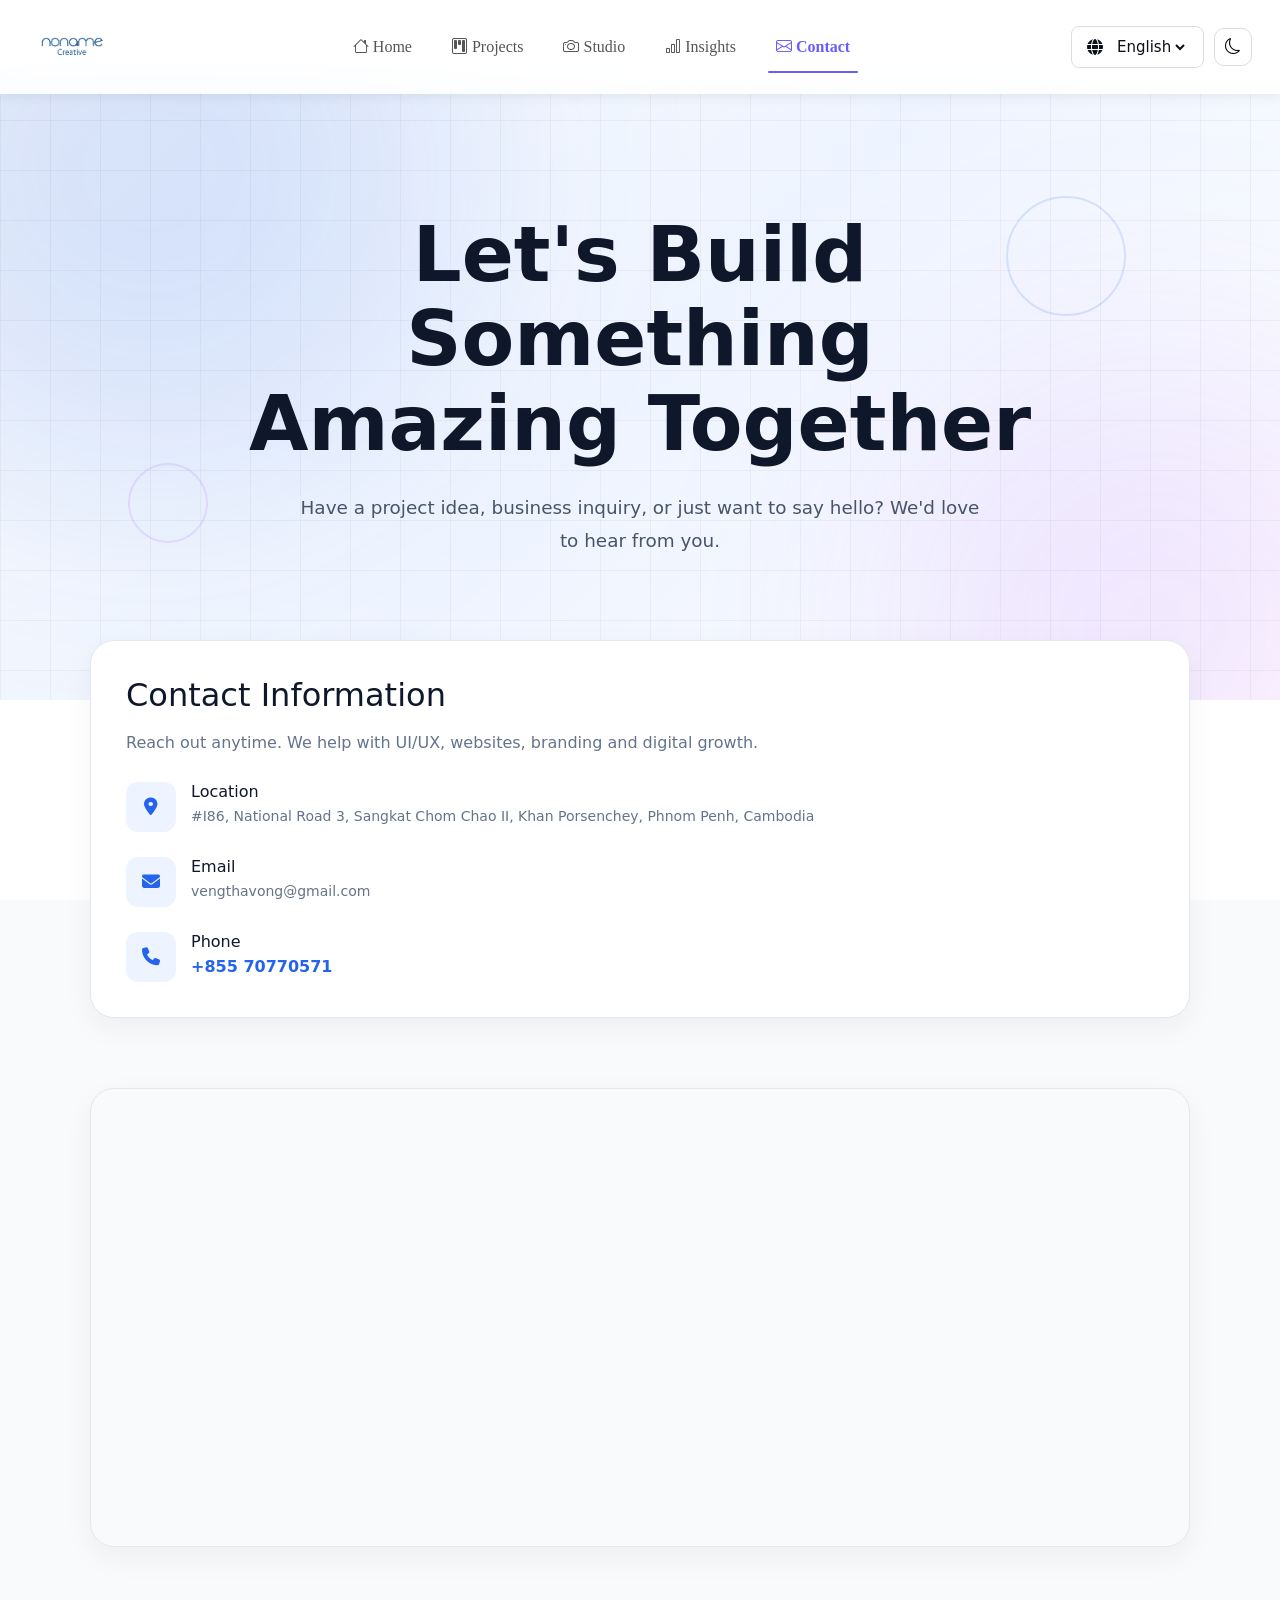
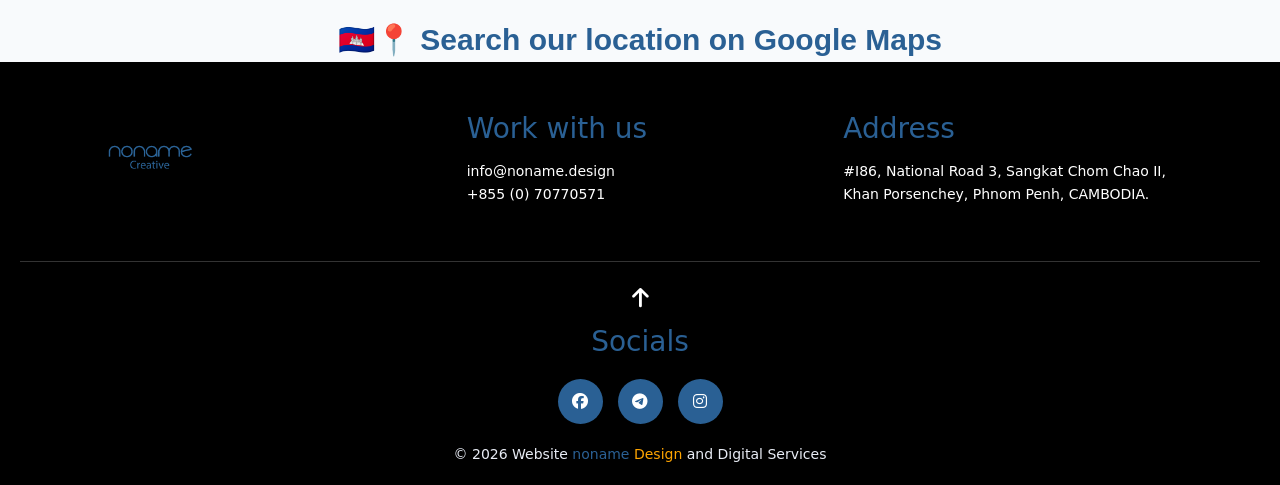
==== commit a4bad508: "update" ====
--- a/contacts.html
+++ b/contacts.html
@@ -10,8 +10,9 @@
     integrity="sha512-Evv84Mr4kqVGRNSgIGL/F/aIDqQb7xQ2vcrdIwxfjThSH8CSR7PBEakCr51Ck+w+/U6swU2Im1vVX0SVk9ABhg=="
     crossorigin="anonymous" referrerpolicy="no-referrer" />
   <link rel="stylesheet" href="./assets/css/contacts.css">
-  <meta name="viewport" content="width=device-width, initial-scale=1">
-
+
+  <!-- AOS Animation -->
+  <link rel="stylesheet" href="https://unpkg.com/aos@next/dist/aos.css" />
   <!-- Bootstrap -->
   <link href="https://cdn.jsdelivr.net/npm/bootstrap@5.3.3/dist/css/bootstrap.min.css" rel="stylesheet">
 
@@ -195,9 +196,9 @@
     <div class="circle-2 parallax" data-speed="-15"></div>
 
     <div class="hero-content reveal">
-      <h1 id="Let">Let's Build Something Amazing Together</h1>
-
-      <p id="Have">
+      <h1 id="Let" data-aos="zoom-in">Let's Build Something Amazing Together</h1>
+
+      <p id="Have" data-aos="fade-up" data-aos-delay="300">
         Have a project idea, business inquiry, or just want to say hello?
         We'd love to hear from you.
       </p>
@@ -212,7 +213,7 @@
 
       <div class="contact-card contact-info reveal">
 
-        <h2 id="Con">Contact Information</h2>
+        <h2 id="Con" data-aos="fade-left">Contact Information</h2>
 
         <p id="Reach">
           Reach out anytime. We help with UI/UX, websites, branding and digital growth.
@@ -238,7 +239,7 @@
 
           <div class="info-text">
             <h4 id="Email">Email</h4>
-            <span>hello@yourbrand.com</span>
+            <span>vengthavong@gmail.com</span>
           </div>
         </div>
 
@@ -319,18 +320,21 @@
       <h3 id="Socials">Socials</h3>
 
       <div class="socials">
-        <a href="https://facebook.com" target="_blank"><i class="fab fa-facebook"></i></a>
-        <a href="https://t.me" target="_blank"><i class="fab fa-telegram"></i></a>
-        <a href="https://instagram.com" target="_blank"><i class="fab fa-instagram"></i></a>
+        <a href="https://fb.com/noname" target="_blank"><i class="fab fa-facebook"></i></a>
+        <a href="https://t.me/noname" target="_blank"><i class="fab fa-telegram"></i></a>
+        <a href="https://instagram.com/noname" target="_blank"><i class="fab fa-instagram"></i></a>
       </div>
 
       <div class="copyright" id="Noname">
-        © 2026 Website => <span class="highlight">noname</span>
-        <= for <span class="design">Design</span> and <span>Digital</span>
+        © 2026 Website <span class="highlight">noname</span><span class="design"> Design</span> and <span>Digital
+          Services</span>
       </div>
 
     </div>
   </footer>
+
+  <!-- JavaScript For AOS Animation -->
+  <script src="https://unpkg.com/aos@next/dist/aos.js"></script>
   <!-- Bootstrap JS -->
   <script src="https://cdn.jsdelivr.net/npm/bootstrap@5.3.3/dist/js/bootstrap.bundle.min.js"></script>
   <!-- style Js -->
--- a/assets/css/contacts.css
+++ b/assets/css/contacts.css
@@ -22,7 +22,6 @@
   height: 100%;
   background: #f8fafc;
   color: #0f172a;
-  overflow-x: hidden;
 }
 
 /* ================= BODY SPACING FOR FIXED NAV ================= */
@@ -383,17 +382,6 @@
   left: 10%;
 }
 
-/* initial hidden state */
-.reveal {
-  opacity: 0;
-  transform: translateY(40px);
-  transition: all 1s ease;
-}
-
-.reveal.active {
-  opacity: 1;
-  transform: translateY(0);
-}
 
 /* subtle hover interaction */
 .hero-content h1 {
